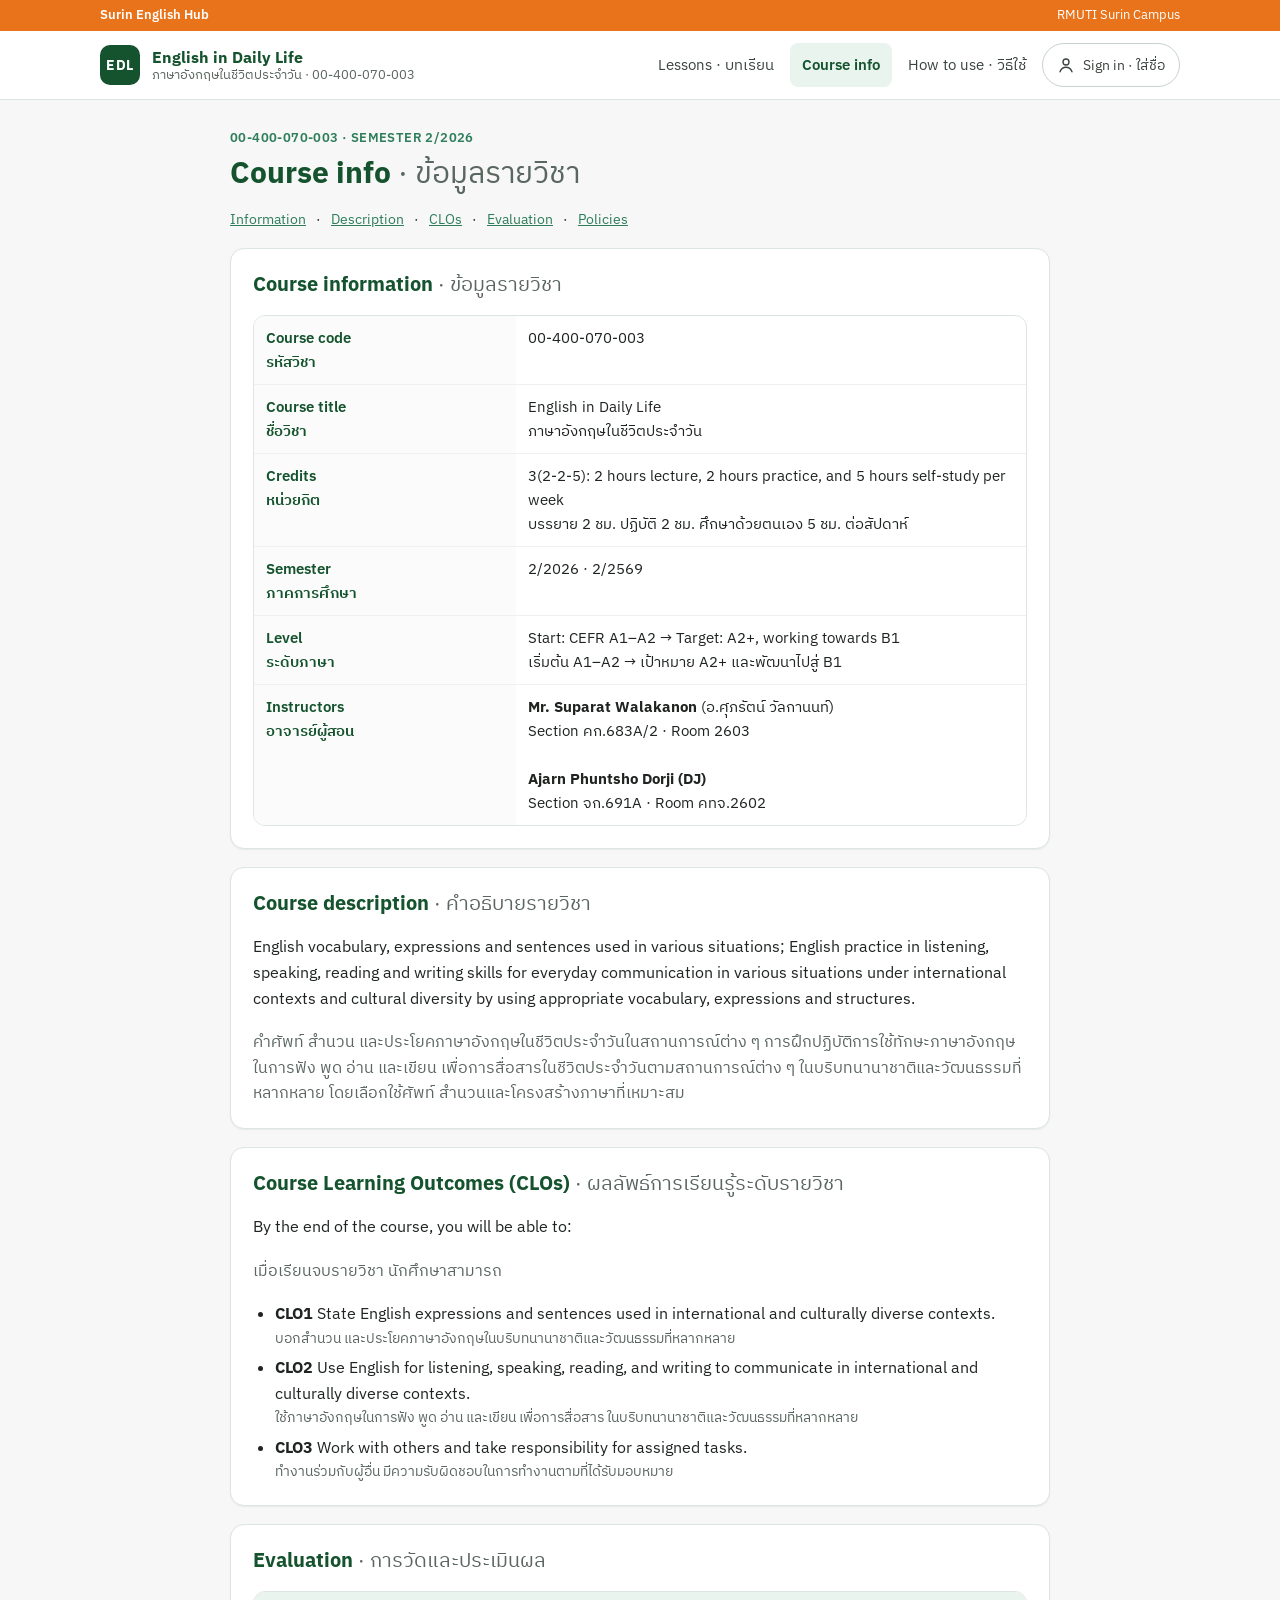
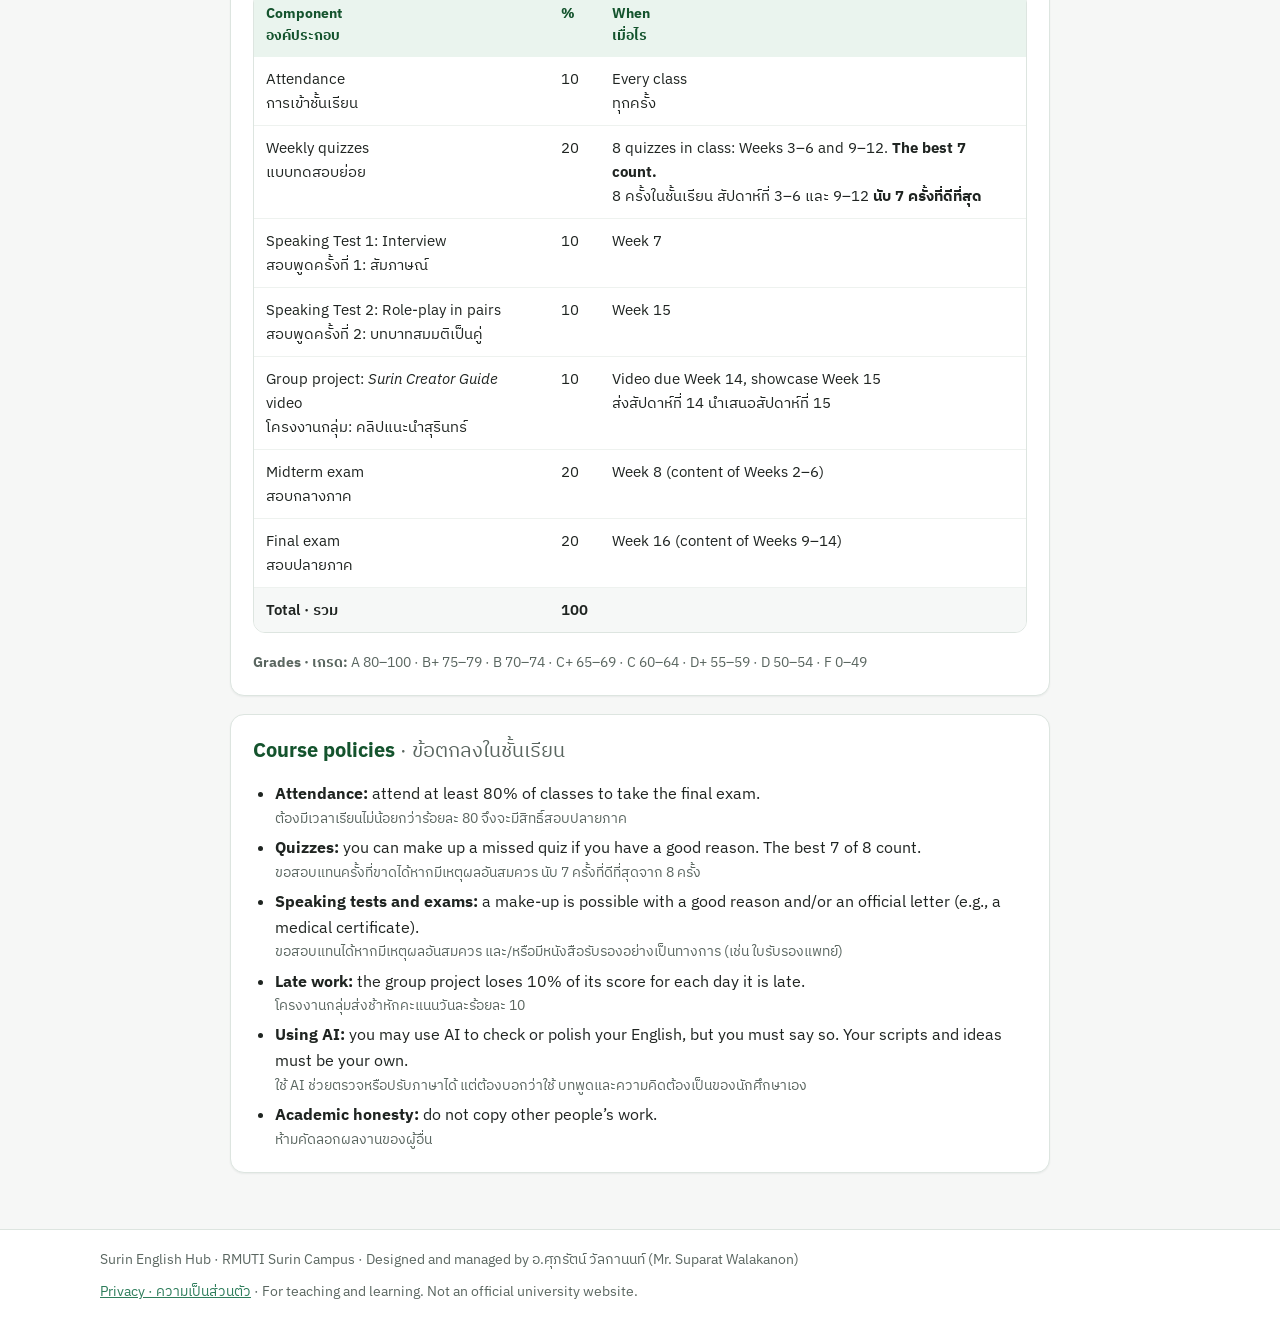
==== course.html @ 617cb3cb "Course info page and Week 1 course details; 8 quizzes (Weeks 3-6, 9-12, best 7); Lessons/Course info" ====
<!doctype html><html lang="en"><head>
<meta charset="utf-8">
<meta name="viewport" content="width=device-width, initial-scale=1">
<meta name="robots" content="noindex">
<link rel="preconnect" href="https://fonts.googleapis.com">
<link rel="preconnect" href="https://fonts.gstatic.com" crossorigin>
<link href="https://fonts.googleapis.com/css2?family=IBM+Plex+Sans+Thai:wght@400;600;700&family=IBM+Plex+Sans:wght@400;600;700&display=swap" rel="stylesheet">
<link rel="stylesheet" href="assets/css/site.css">
<link rel="icon" href="data:image/svg+xml,%3Csvg xmlns='http://www.w3.org/2000/svg' viewBox='0 0 32 32'%3E%3Crect width='32' height='32' rx='7' fill='%2314532D'/%3E%3Ctext x='16' y='21' font-family='Arial' font-size='11' font-weight='700' fill='white' text-anchor='middle'%3EEDL%3C/text%3E%3C/svg%3E">
<title>Course info · English in Daily Life</title></head><body>
<a class="sr-only" href="#main">Skip to content</a>
<div class="hubline"><div class="wrap"><a href="/">Surin English Hub</a><span>RMUTI Surin Campus</span></div></div>
<header class="topbar"><div class="wrap">
  <a class="brand" href="./"><span class="brand-mark">EDL</span><span class="brand-text"><b>English in Daily Life</b><span>ภาษาอังกฤษในชีวิตประจำวัน · 00-400-070-003</span></span></a>
  <nav class="nav" aria-label="Main">
    <a href="./#weeks-h">Lessons · บทเรียน</a>
    <a href="course.html" aria-current="page">Course info</a>
    <a class="hide-sm" href="help.html">How to use · วิธีใช้</a>
    <span id="user-slot"></span>
  </nav>
</div></header>
<main id="main"><div class="wrap stack" style="max-width:860px">
  <div class="stack" style="gap:4px"><p class="eyebrow">00-400-070-003 · Semester 2/2026</p>
  <h1>Course info <span class="th">· ข้อมูลรายวิชา</span></h1></div>
  <nav class="row small" aria-label="On this page"><a href="#info">Information</a> · <a href="#description">Description</a> · <a href="#clos">CLOs</a> · <a href="#evaluation">Evaluation</a> · <a href="#policies">Policies</a></nav>
  <div class="stack" id="course-root"><p class="muted">Loading… · กำลังโหลด</p></div>
</div></main>
<footer><div class="wrap">
  <span>Surin English Hub · RMUTI Surin Campus · Designed and managed by อ.ศุภรัตน์ วัลกานนท์ (Mr. Suparat Walakanon)</span>
  <span><a href="privacy.html">Privacy · ความเป็นส่วนตัว</a> · For teaching and learning. Not an official university website.</span>
</div></footer>
<script src="assets/js/config.js"></script><script src="assets/js/app.js"></script><script>document.addEventListener("DOMContentLoaded",function(){var r=document.getElementById("course-root");EDL.fetchJSON("data/course.json").then(function(c){r.innerHTML="";c.blocks.forEach(function(b){r.appendChild(EDL.block(b));});if(location.hash){var t=document.querySelector(location.hash);if(t)t.scrollIntoView();}}).catch(function(){r.innerHTML="<p class=\"missing\">Could not load. Please refresh. · โหลดไม่สำเร็จ กรุณารีเฟรช</p>";});});</script>
</body></html>
---- assets/css/site.css ----
/* Surin English Hub — EDL course site */
[hidden]{display:none!important}
:root{
  --brand:#E8731A; --brand-dark:#B5530C; --brand-light:#FDF0E6;
  --accent:#2E7D5B; --accent-dark:#14532D; --accent-light:#EAF4EE;
  --ink:#1F2421; --ink-2:#3A433E; --muted:#5A6660;
  --line:#DDE5E0; --line-2:#C7D3CC; --bg:#F6F7F6; --card:#FFFFFF;
  --ok-bg:#EAF4EE; --ok-ink:#14532D; --no-bg:#FDF4E3; --no-ink:#7A4F06; --wrong:#B4572E; --wrong-bg:#FBEEE8;
  --radius:14px; --shadow:0 1px 2px rgba(20,40,30,.06);
  --font:"IBM Plex Sans","IBM Plex Sans Thai",system-ui,-apple-system,"Segoe UI",Tahoma,sans-serif;
}
*{box-sizing:border-box}
html{-webkit-text-size-adjust:100%}
body{margin:0;background:var(--bg);color:var(--ink);font-family:var(--font);font-size:16px;line-height:1.6}
a{color:var(--accent)} a:hover{color:var(--accent-dark)}
img{max-width:100%;height:auto;display:block}
button,input,select{font:inherit}
:focus-visible{outline:3px solid var(--brand);outline-offset:2px}
.sr-only{position:absolute;width:1px;height:1px;overflow:hidden;clip:rect(0 0 0 0);white-space:nowrap}
.wrap{max-width:1120px;margin:0 auto;padding:0 20px}

/* header */
.topbar{background:#fff;border-bottom:1px solid var(--line)}
.topbar .wrap{display:flex;flex-wrap:wrap;align-items:center;justify-content:space-between;gap:10px;padding-top:12px;padding-bottom:12px}
.brand{display:flex;align-items:center;gap:12px;text-decoration:none;color:var(--ink)}
.brand-mark{width:40px;height:40px;border-radius:10px;background:var(--accent-dark);color:#fff;display:flex;align-items:center;justify-content:center;font-weight:700;font-size:14px;letter-spacing:.5px;flex:none}
.brand-text{display:flex;flex-direction:column;line-height:1.25}
.brand-text b{color:var(--accent-dark);font-size:16px}
.brand-text span{font-size:13px;color:var(--muted)}
.hubline{background:var(--brand);color:#fff;font-size:13px}
.hubline .wrap{display:flex;justify-content:space-between;gap:10px;padding-top:5px;padding-bottom:5px;flex-wrap:wrap}
.hubline a{color:#fff;text-decoration:none;font-weight:600}
.hubline a:hover{text-decoration:underline;color:#fff}
.nav{display:flex;flex-wrap:wrap;align-items:center;gap:4px}
.nav a{padding:10px 12px;border-radius:8px;text-decoration:none;color:var(--ink-2);font-size:15px}
.nav a[aria-current="page"]{background:var(--accent-light);color:var(--accent-dark);font-weight:600}
.btn{display:inline-flex;align-items:center;justify-content:center;gap:8px;min-height:44px;padding:0 18px;border-radius:10px;border:1px solid var(--line-2);background:#fff;color:var(--accent-dark);font-weight:600;font-size:15px;cursor:pointer;text-decoration:none}
.btn:hover{border-color:var(--accent)}
.btn.primary{background:var(--accent);border-color:var(--accent);color:#fff}
.btn.primary:hover{background:var(--accent-dark)}
.btn.ghost{border-color:transparent;background:transparent}
.btn.small{min-height:40px;padding:0 14px;font-size:14px}
.btn[disabled]{opacity:.5;cursor:not-allowed}
.chip-user{min-height:44px;padding:0 14px;border-radius:22px;border:1px solid var(--line-2);background:#fff;color:var(--ink-2);font-size:14px;display:inline-flex;align-items:center;gap:8px;cursor:pointer}

main{padding:28px 0 56px}
.stack{display:flex;flex-direction:column;gap:18px}
.card{background:var(--card);border:1px solid var(--line);border-radius:var(--radius);padding:22px;box-shadow:var(--shadow)}
.eyebrow{margin:0;font-size:13px;font-weight:600;color:var(--accent);letter-spacing:.4px;text-transform:uppercase}
h1{margin:0;font-size:30px;line-height:1.25;color:var(--accent-dark)}
h2{margin:0;font-size:20px;line-height:1.3;color:var(--accent-dark)}
h3{margin:0;font-size:17px;line-height:1.35;color:var(--accent-dark)}
.th{color:var(--muted);font-weight:400}
.lead{margin:0;font-size:17px;color:var(--ink-2)}
p{margin:0}
.muted{color:var(--muted)}
.small{font-size:14px}

/* home */
.hero{display:flex;flex-wrap:wrap;gap:18px}
.hero .intro{flex:999 1 500px;min-width:0;display:flex;flex-direction:column;gap:10px}
.hero .continue{flex:1 1 300px;min-width:0;background:var(--accent-dark);color:#fff;border-radius:var(--radius);padding:24px;display:flex;flex-direction:column;gap:12px;justify-content:space-between}
.continue .eyebrow{color:#BFE3CF}
.continue .title{font-size:21px;font-weight:600;line-height:1.3}
.continue .btn{align-self:flex-start;background:#fff;color:var(--accent-dark);border-color:#fff}
.bar{height:8px;border-radius:4px;background:rgba(255,255,255,.2);overflow:hidden}
.bar>i{display:block;height:100%;background:#8FD3AE}
.phase{display:flex;flex-direction:column;gap:10px}
.phase-label{margin:6px 0 0;font-size:14px;font-weight:600;color:var(--accent)}
.grid-weeks{display:grid;grid-template-columns:repeat(auto-fill,minmax(250px,1fr));gap:12px}
.wk{display:flex;flex-direction:column;gap:4px;min-height:118px;padding:16px;border-radius:var(--radius);background:#fff;border:1px solid var(--line-2);text-decoration:none;color:var(--ink)}
a.wk:hover{border-color:var(--accent);box-shadow:0 2px 8px rgba(20,60,40,.08)}
.wk.locked{background:#F0F3F1;border-style:dashed;color:var(--muted)}
.wk.test{background:#FFF8EC;border-color:#EBD3A3}
.wk-top{display:flex;justify-content:space-between;align-items:center;gap:8px}
.wk-num{font-size:13px;font-weight:600;color:var(--muted)}
.wk-title{font-size:17px;font-weight:600;line-height:1.3}
.wk-th{font-size:14px;color:var(--muted)}
.badge{font-size:12px;font-weight:600;padding:2px 10px;border-radius:12px;white-space:nowrap}
.badge.open{background:var(--accent-light);color:#1E6B47}
.badge.done{background:var(--accent-dark);color:#fff}
.badge.soon{background:#E3E8E5;color:#48544E}
.badge.test{background:#F5E3BF;color:#7A4F06}
.steps{display:grid;grid-template-columns:repeat(auto-fit,minmax(220px,1fr));gap:12px}
.steps .card{padding:18px;display:flex;flex-direction:column;gap:4px}

/* week page */
.crumb{font-size:14px;color:var(--muted)}
.tabs{display:flex;gap:4px;overflow-x:auto;border-bottom:1px solid var(--line);scrollbar-width:thin}
.tab{min-height:48px;padding:0 16px;border:none;background:transparent;color:var(--ink-2);font-size:16px;cursor:pointer;white-space:nowrap;border-bottom:3px solid transparent;margin-bottom:-1px}
.tab .th{font-size:13px}
.tab[aria-selected="true"]{border-bottom-color:var(--accent);color:var(--accent-dark);font-weight:600}
.layout{display:flex;flex-wrap:wrap;gap:20px;align-items:flex-start}
.layout .content{flex:999 1 560px;min-width:0;display:flex;flex-direction:column;gap:16px}
.layout aside{flex:1 1 260px;min-width:0;display:flex;flex-direction:column;gap:16px}
.cando p{font-size:15px;padding-left:22px;position:relative}
.cando p::before{content:"";position:absolute;left:2px;top:9px;width:10px;height:10px;border-radius:5px;border:2px solid var(--accent)}
.check{display:flex;align-items:center;gap:10px;font-size:15px}
.dot{width:12px;height:12px;border-radius:6px;flex:none;border:2px solid #9DB5A7;background:#fff}
.dot.on{background:var(--accent);border-color:var(--accent)}
.check .state{margin-left:auto;font-size:13px;color:var(--muted)}

.figure{border-radius:12px;overflow:hidden;border:1px solid var(--line);background:#fff}
.figure figcaption{padding:8px 12px;font-size:13px;color:var(--muted)}
.ph-img{aspect-ratio:4/3;background:repeating-linear-gradient(135deg,#F2F5F3 0 12px,#E9EEEB 12px 24px);display:flex;align-items:center;justify-content:center;color:var(--muted);font-size:14px;text-align:center;padding:16px}
.imgs{display:grid;grid-template-columns:repeat(auto-fit,minmax(220px,1fr));gap:12px}

/* flashcard */
.flash{min-height:230px;width:100%;border-radius:var(--radius);border:1px solid var(--line-2);background:var(--bg);color:var(--ink);display:flex;flex-direction:column;align-items:center;justify-content:center;gap:10px;padding:24px;cursor:pointer;text-align:center}
.flash .w{font-size:32px;font-weight:600;color:var(--accent-dark);line-height:1.2}
.flash .m{font-size:20px;color:var(--ink-2)}
.flash .ex{font-size:16px;color:var(--muted)}
.row{display:flex;flex-wrap:wrap;gap:10px;align-items:center}
.row.between{justify-content:space-between}

/* audio */
.player{display:flex;align-items:center;gap:14px;background:var(--bg);border-radius:12px;padding:12px 14px}
.play{width:52px;height:52px;flex:none;border-radius:26px;border:none;background:var(--accent);color:#fff;display:flex;align-items:center;justify-content:center;cursor:pointer}
.play:hover{background:var(--accent-dark)}
.track{flex:1;min-width:0;display:flex;flex-direction:column;gap:6px}
.track input[type=range]{width:100%;accent-color:var(--accent)}
.times{display:flex;justify-content:space-between;font-size:13px;color:var(--muted)}
.seg{display:inline-flex;border:1px solid var(--line-2);border-radius:10px;overflow:hidden}
.seg button{min-height:40px;padding:0 14px;border:none;background:#fff;color:var(--ink-2);font-size:14px;cursor:pointer}
.seg button[aria-pressed="true"]{background:var(--accent-dark);color:#fff;font-weight:600}
.script{background:var(--bg);border-radius:10px;padding:14px 16px;display:flex;flex-direction:column;gap:6px;font-size:15px}
.script .who{font-weight:600;color:var(--accent-dark)}
.script .pause{color:var(--muted);font-size:13px;font-style:italic}
.missing{font-size:14px;color:var(--no-ink);background:var(--no-bg);border-radius:10px;padding:10px 12px}

/* exercises */
.ex{display:flex;flex-direction:column;gap:12px}
.ex-head{display:flex;flex-direction:column;gap:2px}
.item{display:flex;flex-direction:column;gap:10px;padding:14px 0;border-top:1px solid #EEF2EF}
.item:first-of-type{border-top:none;padding-top:4px}
.q{font-size:17px}
.opts{display:flex;flex-direction:column;gap:8px}
.opts.inline{flex-direction:row;flex-wrap:wrap}
.opt{min-height:48px;text-align:left;padding:8px 16px;border-radius:10px;border:1px solid var(--line-2);background:#fff;color:var(--ink);font-size:16px;cursor:pointer}
.opt:hover{border-color:var(--accent)}
.opt.right{border:2px solid var(--accent);background:var(--ok-bg);color:var(--ok-ink);font-weight:600}
.opt.wrong{border:2px solid var(--wrong);background:var(--wrong-bg);color:#7A3418}
.opts.inline .opt{min-width:88px;text-align:center}
.chip{min-height:44px;padding:0 18px;border-radius:22px;border:1px solid var(--line-2);background:#fff;color:var(--ink);font-size:16px;cursor:pointer}
.chip.used{opacity:.35}
.chip.right{border:2px solid var(--accent);background:var(--ok-bg);color:var(--ok-ink);font-weight:600}
.chip.wrong{border:2px solid var(--wrong);background:var(--wrong-bg);color:#7A3418}
.build{min-height:52px;border:1px dashed var(--line-2);border-radius:10px;padding:8px;display:flex;flex-wrap:wrap;gap:6px;align-items:center;background:#FBFCFB}
.build:empty::before{content:attr(data-hint);color:var(--muted);font-size:14px;padding:0 6px}
.fb{padding:12px 14px;border-radius:10px;font-size:15px}
.fb.ok{background:var(--ok-bg);color:var(--ok-ink)}
.fb.no{background:var(--no-bg);color:var(--no-ink)}
.score{font-size:15px;color:var(--ink-2)}
.blank{display:inline-block;min-width:84px;border-bottom:2px solid var(--line-2);text-align:center;color:var(--accent-dark);font-weight:600}
.reading{background:var(--bg);border-radius:12px;padding:16px;font-size:16px}

/* speak */
.shadow-line{padding:14px;border-radius:10px;background:var(--bg);font-size:19px;line-height:1.5}
.shadow-line b{color:var(--accent-dark)}
.rec{background:var(--accent);color:#fff;border:none}
.rec.on{background:var(--wrong)}
.notice{background:var(--bg);border-radius:10px;padding:14px 16px;font-size:14px;color:var(--ink-2);display:flex;flex-direction:column;gap:4px}

/* modal */
dialog{border:none;border-radius:16px;padding:0;max-width:440px;width:calc(100% - 32px);box-shadow:0 20px 60px rgba(0,0,0,.2)}
dialog::backdrop{background:rgba(20,30,25,.45)}
.dlg{padding:24px;display:flex;flex-direction:column;gap:14px}
.field{display:flex;flex-direction:column;gap:6px}
.field label{font-size:14px;font-weight:600;color:var(--ink-2)}
.field input,.field select{min-height:46px;border:1px solid var(--line-2);border-radius:10px;padding:0 12px;background:#fff;color:var(--ink)}
.field .hint{font-size:13px;color:var(--muted)}
.err{color:var(--wrong);font-size:14px}

footer{border-top:1px solid var(--line);background:#fff}
footer .wrap{padding-top:18px;padding-bottom:22px;display:flex;flex-wrap:wrap;justify-content:space-between;gap:10px;font-size:14px;color:var(--muted)}

@media (max-width:600px){
  h1{font-size:25px}
  .wrap{padding:0 16px}
  main{padding-top:20px}
  .card{padding:18px}
  .brand-text span{display:none}
  .nav a.hide-sm{display:none}
}
@media (prefers-reduced-motion:reduce){*{transition:none!important}}

/* content blocks */
.blist{margin:0;padding-left:22px;display:flex;flex-direction:column;gap:6px}
.tbl-wrap{overflow-x:auto;border:1px solid var(--line);border-radius:12px}
.tbl{width:100%;border-collapse:collapse;font-size:15px;min-width:460px}
.tbl th,.tbl td{text-align:left;vertical-align:top;padding:10px 12px;border-bottom:1px solid #EEF2EF}
.tbl thead th{background:var(--accent-light);color:var(--accent-dark);font-size:14px}
.tbl tr:last-child td,.tbl tr:last-child th{border-bottom:none}
.tbl tr.total td{font-weight:600;background:#F6F8F7}
.tbl.kv{min-width:0}
.tbl.kv th{width:34%;color:var(--accent-dark);font-weight:600;background:#FAFBFA}
.tbl td:nth-child(2){white-space:normal}
/* prev / next */
.pager{display:flex;flex-wrap:wrap;gap:12px;justify-content:space-between;margin-top:8px}
.pg{flex:1 1 260px;display:flex;flex-direction:column;gap:2px;padding:14px 16px;border:1px solid var(--line-2);border-radius:12px;background:#fff;text-decoration:none;color:var(--ink)}
.pg:hover{border-color:var(--accent)}
.pg.next{text-align:right}
.pg b{color:var(--accent-dark)}
@media (max-width:600px){.tbl.kv th{width:40%}}
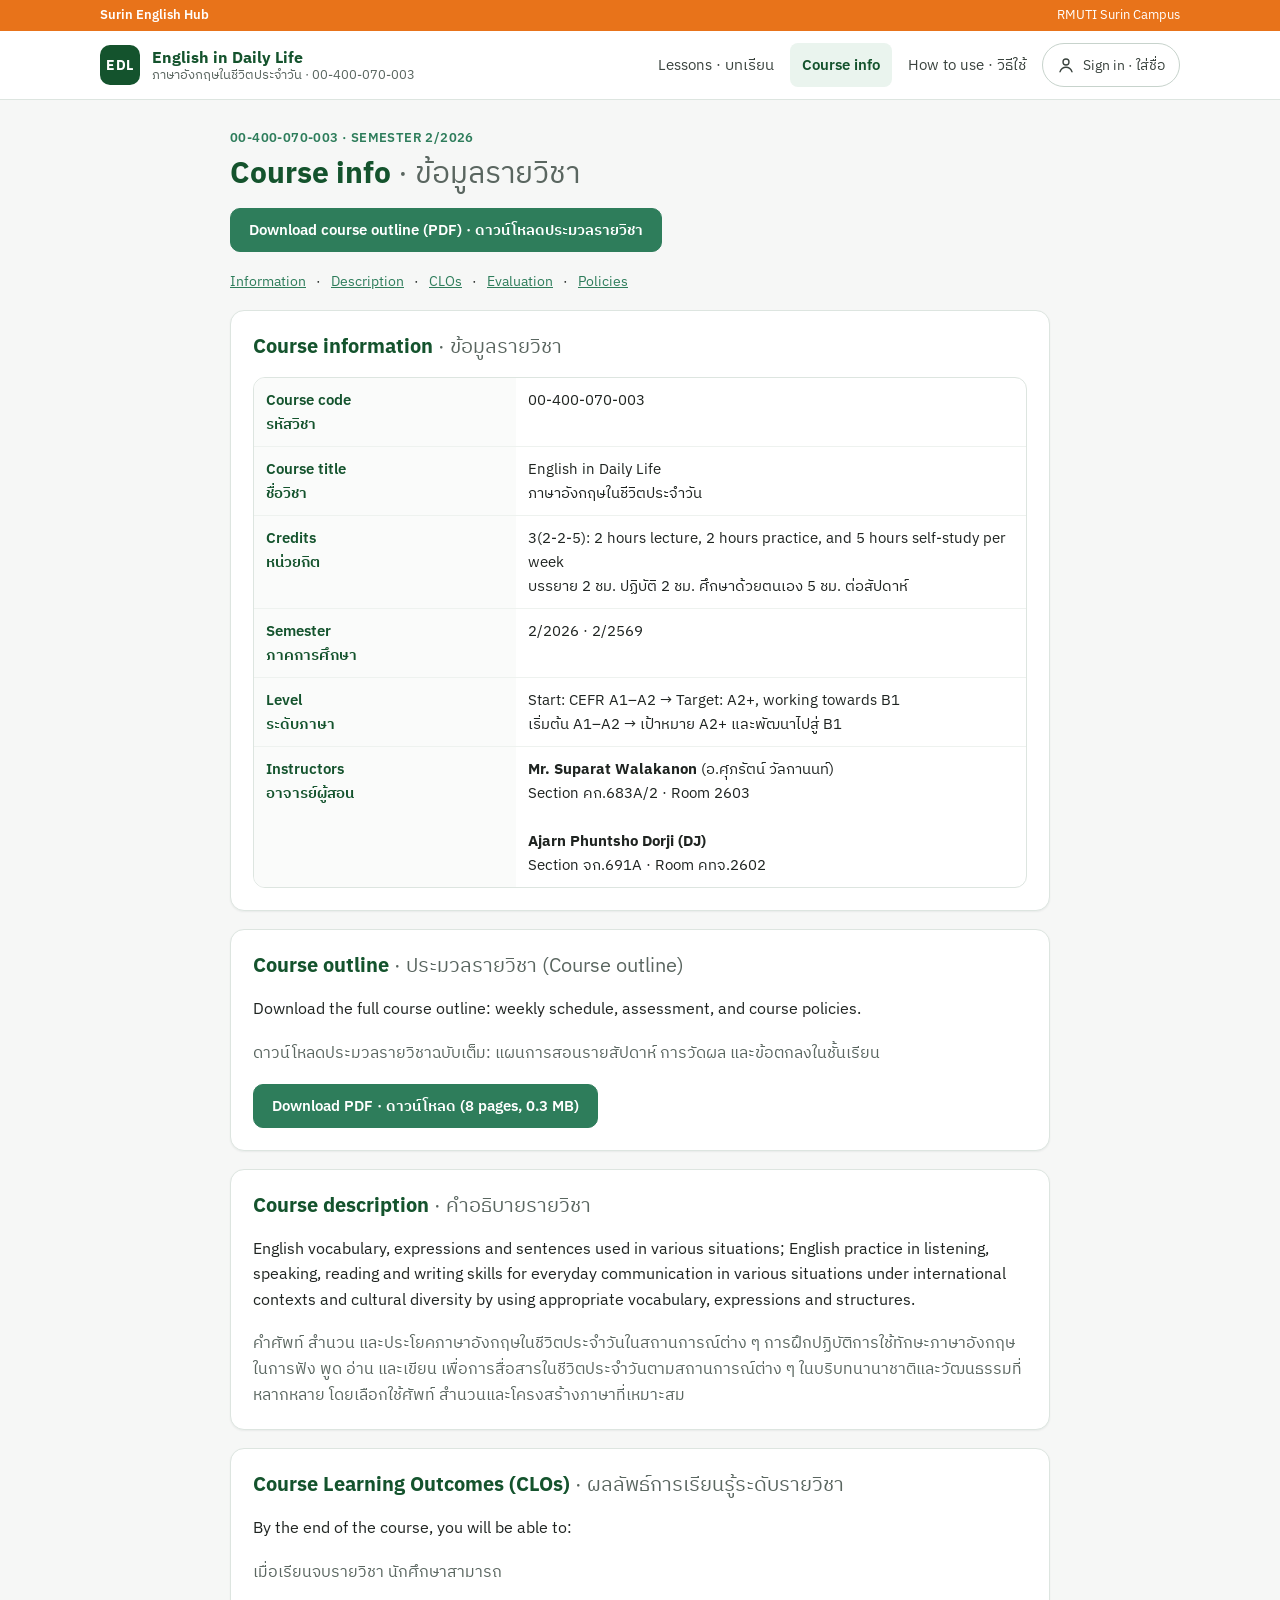
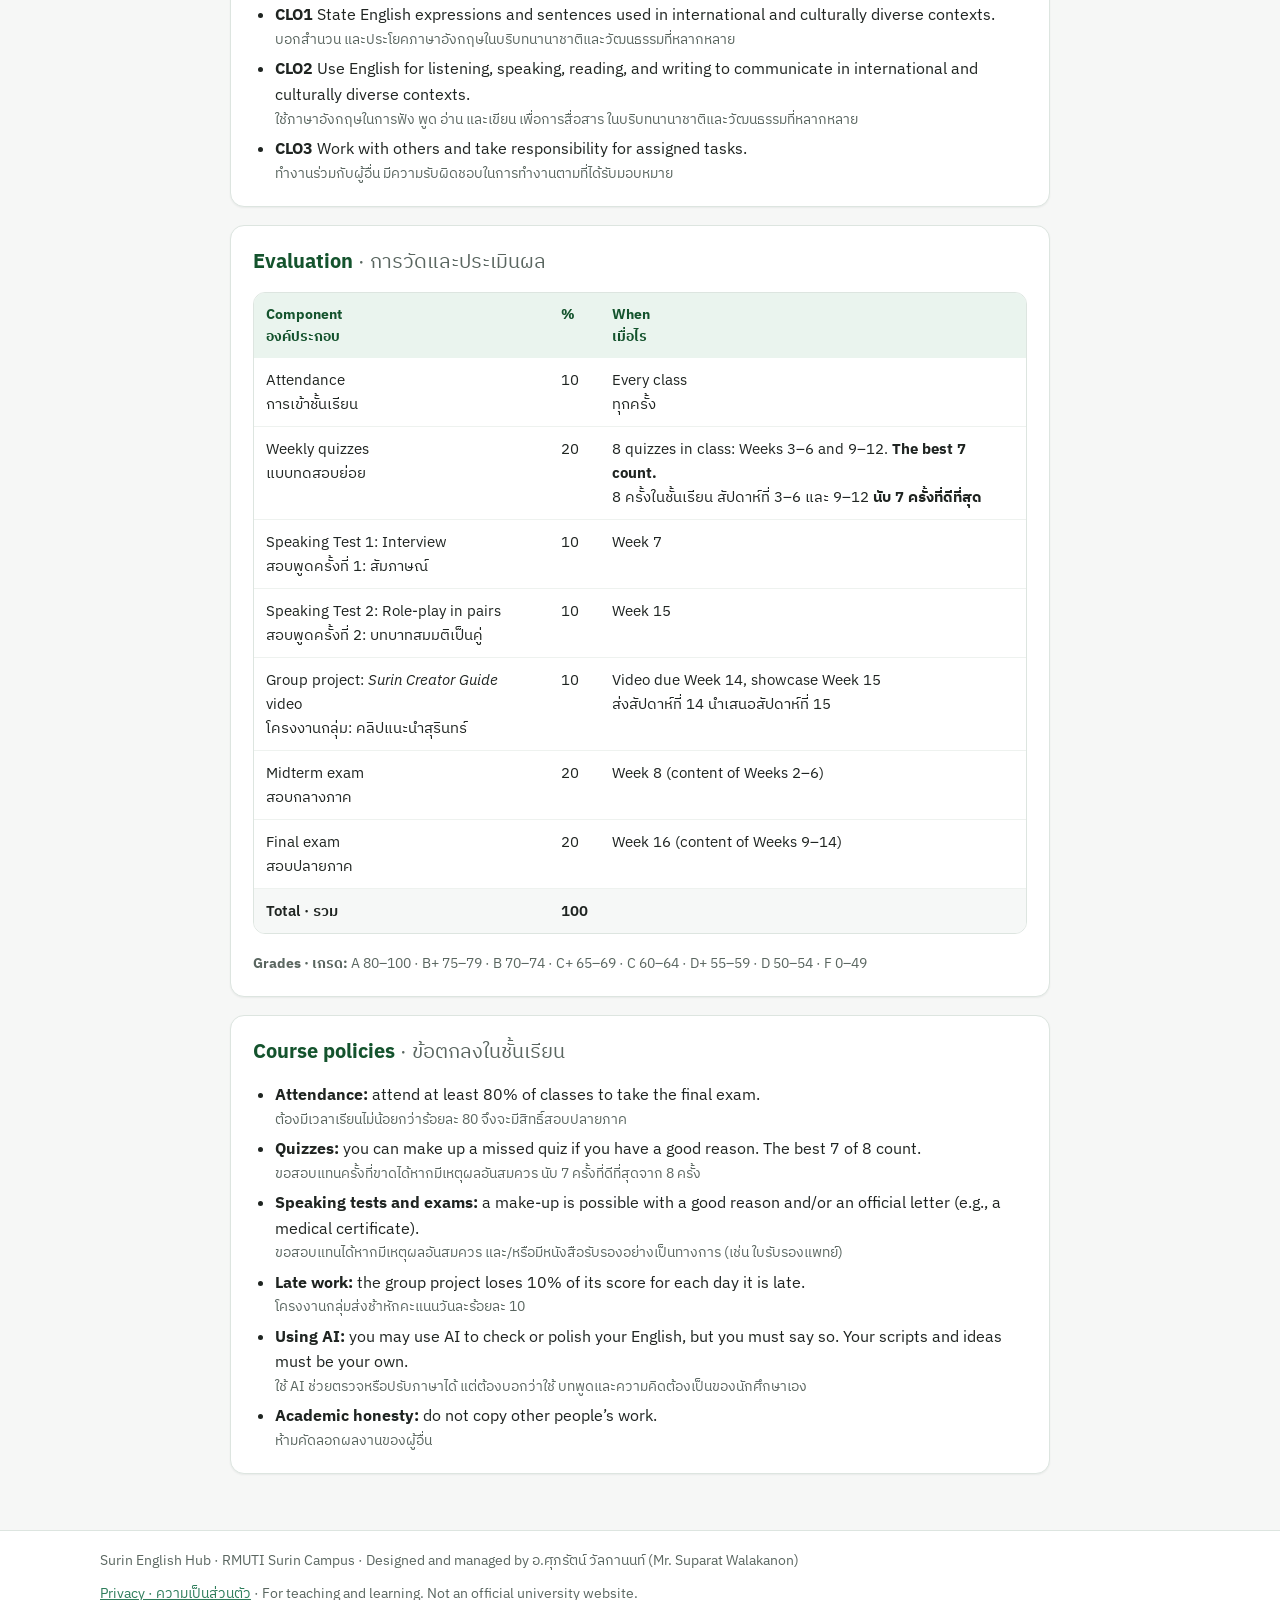
==== commit dbf06a4a: "Publish course outline PDF (Semester 2/2026) with download links on Course info and Week 1 Co-Author" ====
--- a/course.html
+++ b/course.html
@@ -22,6 +22,7 @@
 <main id="main"><div class="wrap stack" style="max-width:860px">
   <div class="stack" style="gap:4px"><p class="eyebrow">00-400-070-003 · Semester 2/2026</p>
   <h1>Course info <span class="th">· ข้อมูลรายวิชา</span></h1></div>
+  <div><a class="btn primary" href="docs/EDL_CourseOutline_2-2026.pdf">Download course outline (PDF) · ดาวน์โหลดประมวลรายวิชา</a></div>
   <nav class="row small" aria-label="On this page"><a href="#info">Information</a> · <a href="#description">Description</a> · <a href="#clos">CLOs</a> · <a href="#evaluation">Evaluation</a> · <a href="#policies">Policies</a></nav>
   <div class="stack" id="course-root"><p class="muted">Loading… · กำลังโหลด</p></div>
 </div></main>
